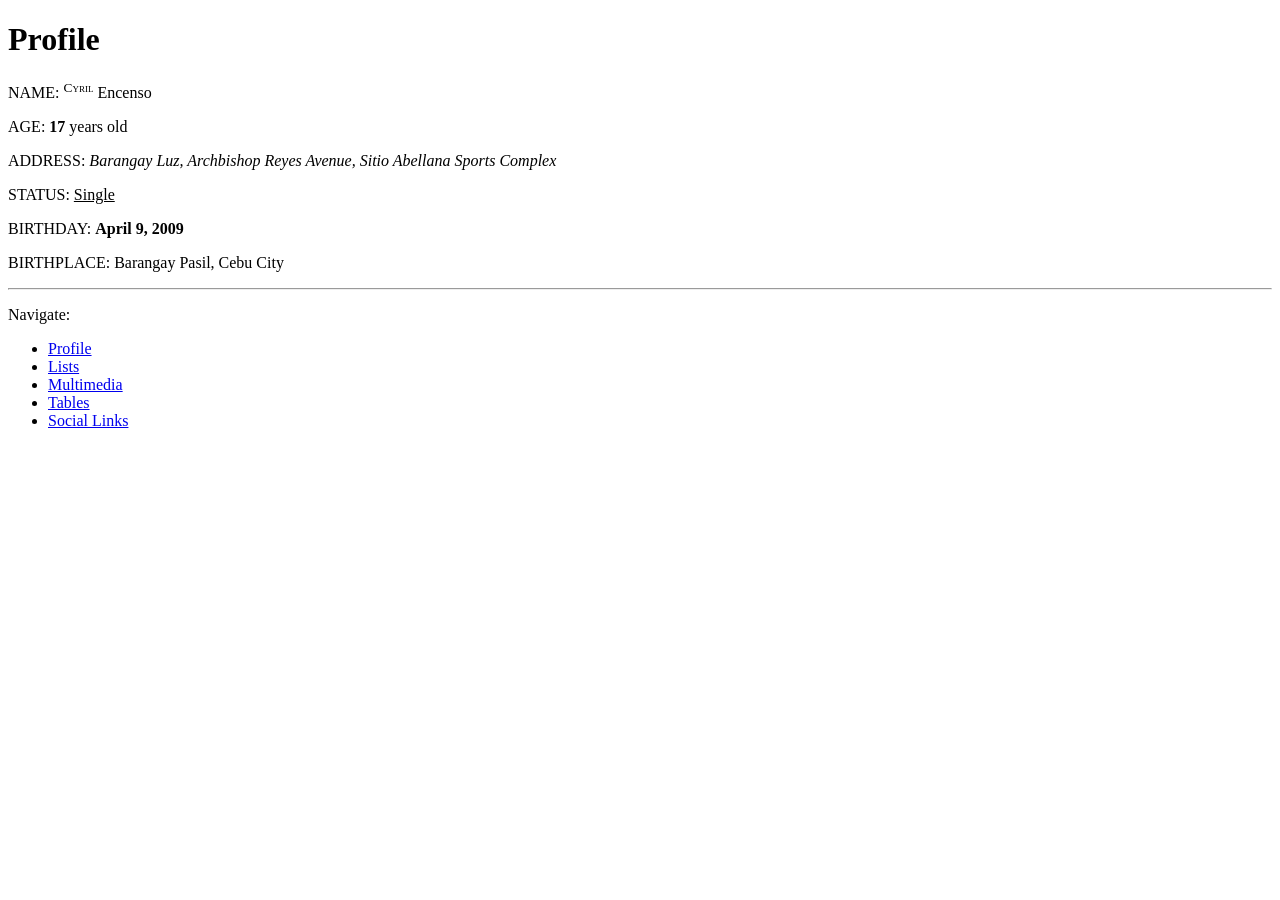
==== index.html @ daabf249 "ICT PROGRAMMING PROJECT" ====
<!DOCTYPE html>
<html lang="en">
<head>
    <meta charset="UTF-8">
    <meta name="viewport" content="width=device-width, initial-scale=1.0">
    <title>Redirecting to Profile</title>
    <meta http-equiv="refresh" content="0; url=profile/profile.html">
</head>
<body>
    <p>Redirecting to the profile section. If you are not redirected, <a href="profile/profile.html">click here</a>.</p>
</body>
</html>
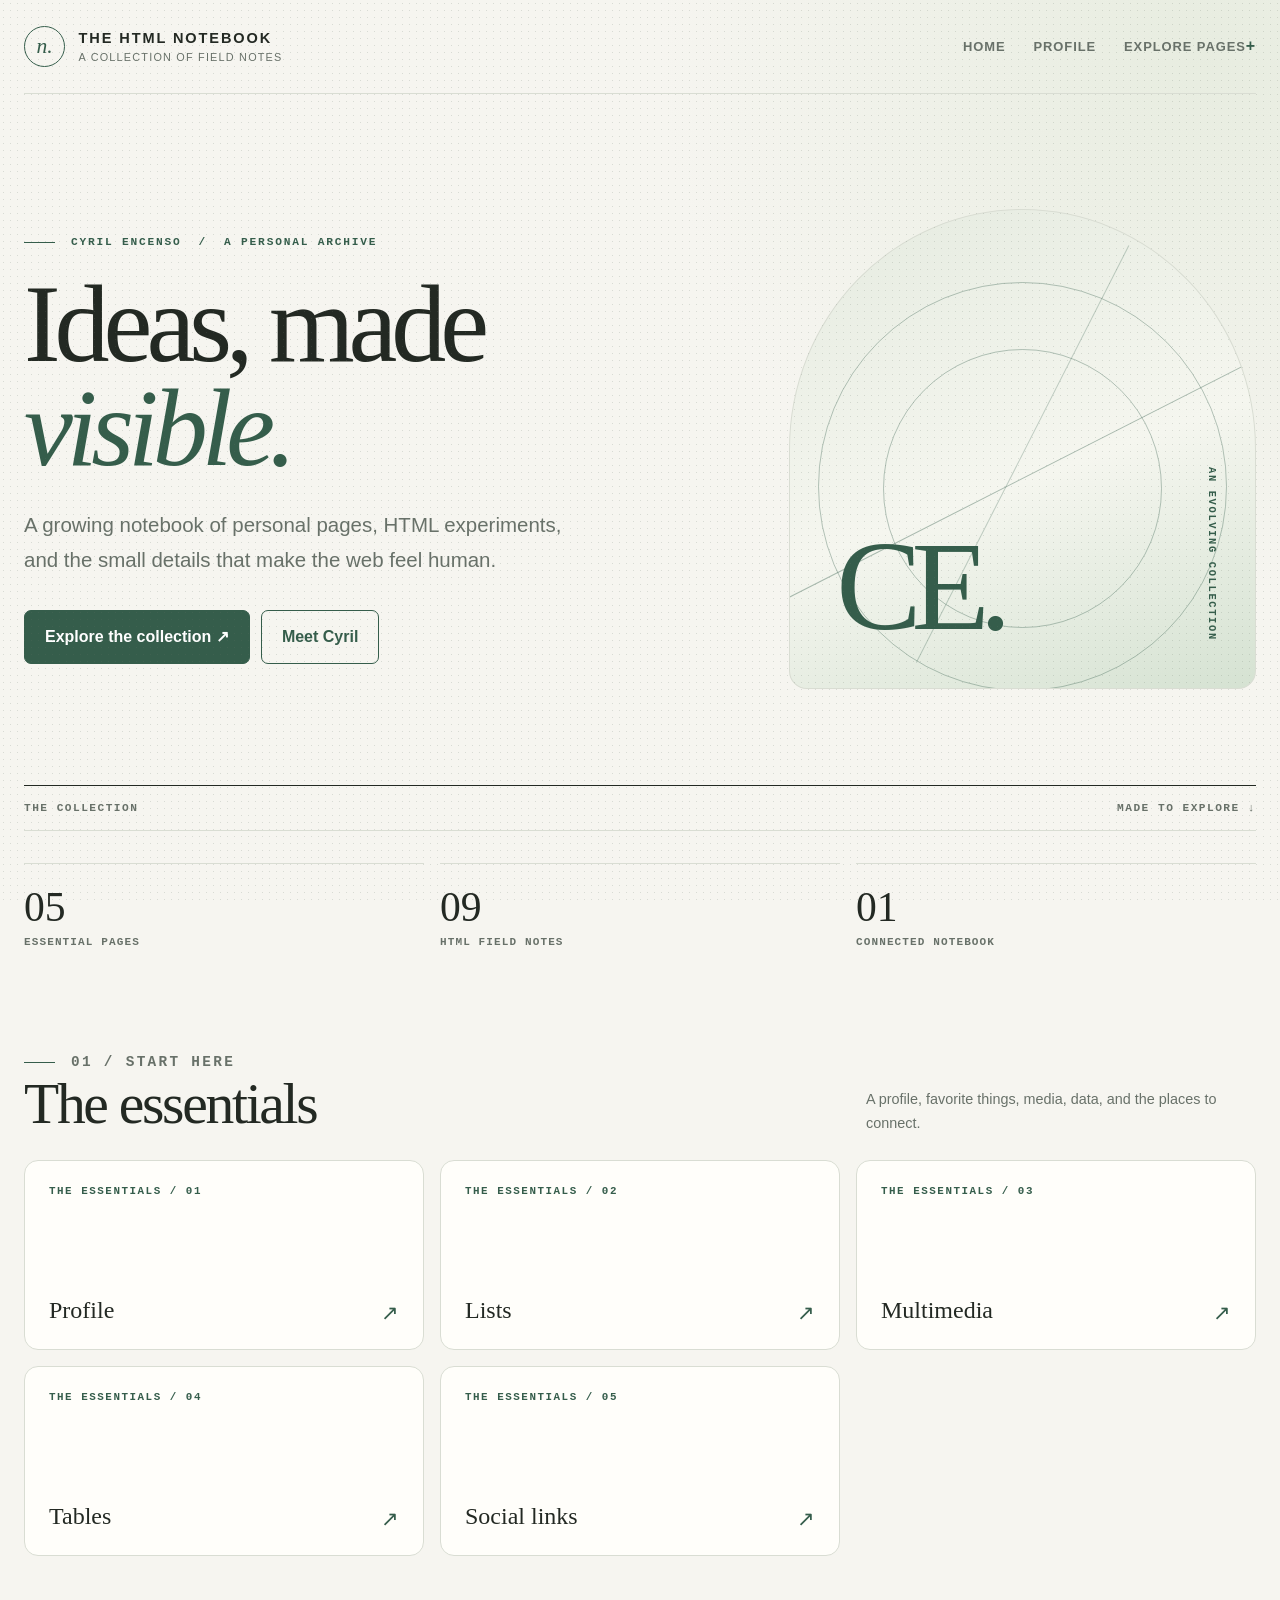
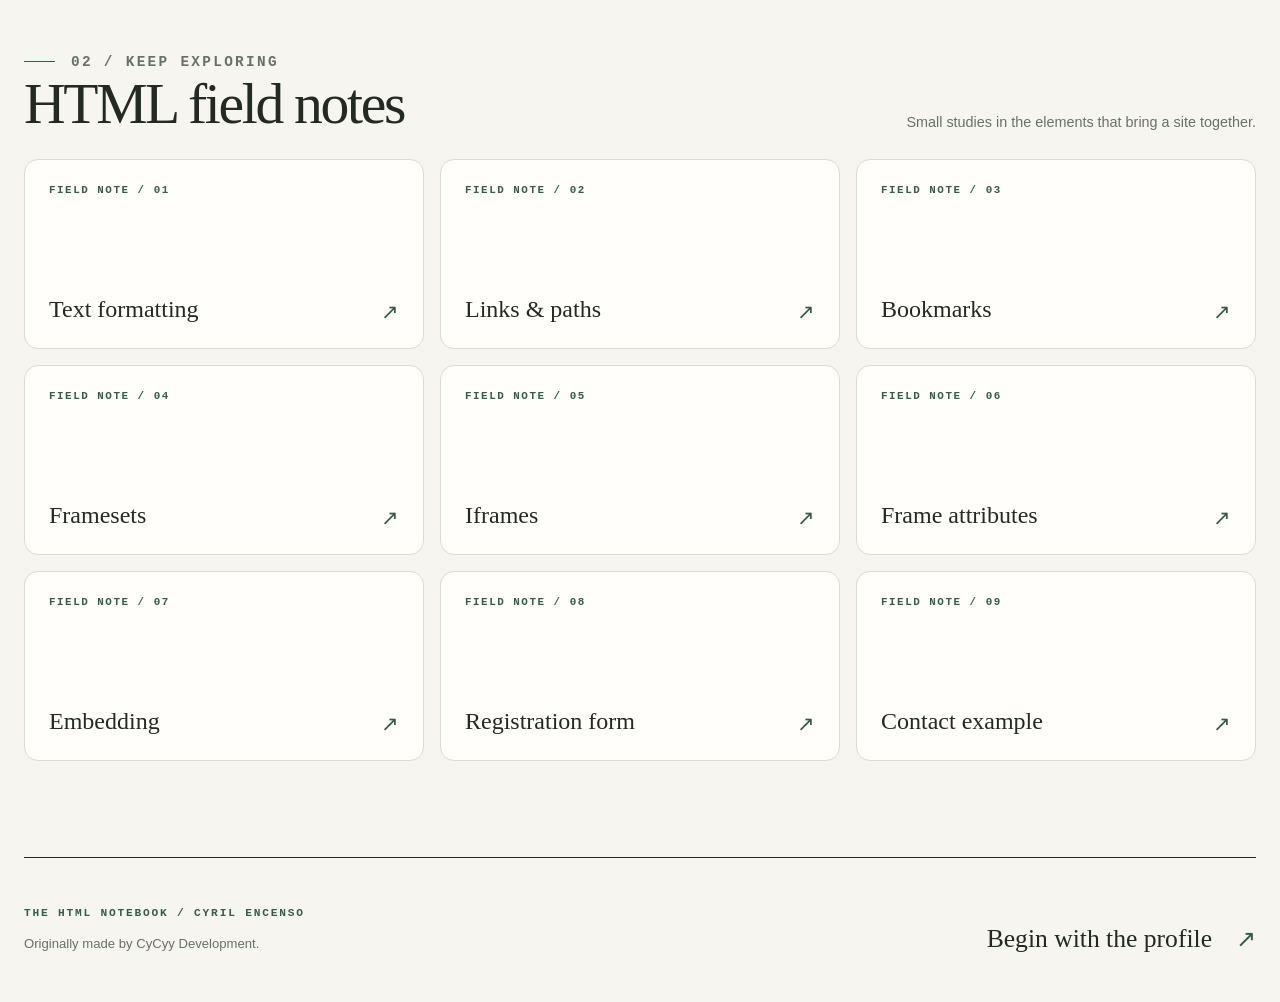
==== commit a2b39865: "Redesign complete HTML site" ====
--- a/index.html
+++ b/index.html
@@ -1,12 +1,56 @@
 <!DOCTYPE html>
 <html lang="en">
 <head>
-    <meta charset="UTF-8">
-    <meta name="viewport" content="width=device-width, initial-scale=1.0">
-    <title>Redirecting to Profile</title>
-    <meta http-equiv="refresh" content="0; url=profile/profile.html">
+  <meta charset="UTF-8">
+  <meta name="viewport" content="width=device-width, initial-scale=1">
+  <meta name="theme-color" content="#f6f5f0">
+  <meta name="description" content="Cyril Encenso's collection of personal pages and HTML experiments.">
+  <title>The HTML Notebook — Cyril Encenso</title>
+  <link rel="stylesheet" href="assets/fieldnotes.css">
 </head>
 <body>
-    <p>Redirecting to the profile section. If you are not redirected, <a href="profile/profile.html">click here</a>.</p>
+  <a class="skip-link" href="#main">Skip to content</a>
+  <div class="site-shell">
+    <header class="site-header">
+      <a class="brand" href="index.html" aria-label="The HTML Notebook home"><span class="brand-mark" aria-hidden="true">n.</span><span class="brand-text"><strong>The HTML Notebook</strong><small>A collection of field notes</small></span></a>
+      <nav class="top-nav" aria-label="Site navigation"><a class="nav-home" href="index.html">Home</a><a href="profile/profile.html">Profile</a>
+        <details class="nav-menu"><summary>Explore pages</summary><div class="menu-panel"><span class="menu-label">Explore / 14 pages</span><div class="menu-grid"><span class="menu-group-title">The essentials</span><a href="profile/profile.html">Profile</a>
+<a href="lists/lists.html">Lists</a>
+<a href="multimedia/multimedia.html">Multimedia</a>
+<a href="tables/tables.html">Tables</a>
+<a href="social/social.html">Social links</a>
+<span class="menu-group-title">HTML field notes</span>
+<a href="formatting/text-formatting.html">Text formatting</a>
+<a href="links/links-and-paths.html">Links &amp; paths</a>
+<a href="bookmarks/bookmarks.html">Bookmarks</a>
+<a href="frames/framesets.html">Framesets</a>
+<a href="frames/iframes.html">Iframes</a>
+<a href="frames/frameattributes.html">Frame attributes</a>
+<a href="embedding/embedding.html">Embedding</a>
+<a href="forms/registration-form.html">Registration form</a>
+<a href="contact/contactme.html">Contact example</a></div></div></details>
+      </nav>
+    </header>
+    <main id="main">
+      <div class="home-hero"><div><p class="eyebrow">Cyril Encenso &nbsp;/&nbsp; A personal archive</p><h1>Ideas, made <em>visible.</em></h1><p class="hero-description">A growing notebook of personal pages, HTML experiments, and the small details that make the web feel human.</p><div class="home-actions"><a class="button" href="#collection">Explore the collection ↗</a><a class="button secondary" href="profile/profile.html">Meet Cyril</a></div></div><div class="hero-art home-art" aria-hidden="true"><span class="art-line"></span><span class="art-stem"></span><span class="art-number">CE.</span><span class="art-caption">An evolving collection</span></div></div>
+      <div class="rule-label"><span>The collection</span><span>Made to explore ↓</span></div>
+      <div class="home-stats" aria-label="Collection overview"><div class="stat"><strong>05</strong><span>Essential pages</span></div><div class="stat"><strong>09</strong><span>HTML field notes</span></div><div class="stat"><strong>01</strong><span>Connected notebook</span></div></div>
+      <section class="collection" id="collection"><div class="collection-head"><div><p class="eyebrow">01 / Start here</p><h2>The essentials</h2></div><p>A profile, favorite things, media, data, and the places to connect.</p></div><div class="collection-grid"><a class="link-card " href="profile/profile.html"><small>The essentials / 01</small><strong>Profile</strong></a>
+<a class="link-card " href="lists/lists.html"><small>The essentials / 02</small><strong>Lists</strong></a>
+<a class="link-card " href="multimedia/multimedia.html"><small>The essentials / 03</small><strong>Multimedia</strong></a>
+<a class="link-card " href="tables/tables.html"><small>The essentials / 04</small><strong>Tables</strong></a>
+<a class="link-card " href="social/social.html"><small>The essentials / 05</small><strong>Social links</strong></a></div></section>
+      <section class="collection" id="field-notes"><div class="collection-head"><div><p class="eyebrow">02 / Keep exploring</p><h2>HTML field notes</h2></div><p>Small studies in the elements that bring a site together.</p></div><div class="collection-grid"><a class="link-card " href="formatting/text-formatting.html"><small>Field note / 01</small><strong>Text formatting</strong></a>
+<a class="link-card " href="links/links-and-paths.html"><small>Field note / 02</small><strong>Links & paths</strong></a>
+<a class="link-card " href="bookmarks/bookmarks.html"><small>Field note / 03</small><strong>Bookmarks</strong></a>
+<a class="link-card " href="frames/framesets.html"><small>Field note / 04</small><strong>Framesets</strong></a>
+<a class="link-card " href="frames/iframes.html"><small>Field note / 05</small><strong>Iframes</strong></a>
+<a class="link-card " href="frames/frameattributes.html"><small>Field note / 06</small><strong>Frame attributes</strong></a>
+<a class="link-card " href="embedding/embedding.html"><small>Field note / 07</small><strong>Embedding</strong></a>
+<a class="link-card " href="forms/registration-form.html"><small>Field note / 08</small><strong>Registration form</strong></a>
+<a class="link-card " href="contact/contactme.html"><small>Field note / 09</small><strong>Contact example</strong></a></div></section>
+    </main>
+    <footer class="site-footer"><div><span class="footer-label">The HTML Notebook / Cyril Encenso</span><p>Originally made by CyCyy Development.</p></div><a class="next-link" href="profile/profile.html">Begin with the profile</a></footer>
+  </div>
 </body>
 </html>
--- a/assets/fieldnotes.css
+++ b/assets/fieldnotes.css
@@ -0,0 +1,345 @@
+/* A quiet, editorial system for the HTML field notes. No frameworks or scripts. */
+:root {
+  color-scheme: light;
+  --paper: #f6f5f0;
+  --surface: #fffefa;
+  --surface-soft: #eeefe8;
+  --ink: #232923;
+  --muted: #687169;
+  --line: #d9ddd3;
+  --green: #355d4b;
+  --green-dark: #234434;
+  --lime: #dce8d5;
+  --serif: Georgia, 'Times New Roman', serif;
+  --sans: 'Segoe UI', Arial, sans-serif;
+  --mono: Consolas, 'Courier New', monospace;
+  --radius: 18px;
+  --shadow: 0 22px 60px rgba(35, 41, 35, .055);
+}
+
+*, *::before, *::after { box-sizing: border-box; }
+html { scroll-behavior: smooth; }
+body {
+  min-width: 320px;
+  margin: 0;
+  background:
+    radial-gradient(circle at 94% 2%, rgba(215, 227, 206, .47), transparent 34rem),
+    var(--paper);
+  color: var(--ink);
+  font: 16px/1.65 var(--sans);
+  -webkit-font-smoothing: antialiased;
+}
+body::before {
+  content: '';
+  position: fixed;
+  inset: 0;
+  pointer-events: none;
+  z-index: 10;
+  opacity: .2;
+  background-image: radial-gradient(#637363 0.38px, transparent 0.38px);
+  background-size: 7px 7px;
+}
+a { color: inherit; }
+a:focus-visible, button:focus-visible, input:focus-visible,
+select:focus-visible, textarea:focus-visible, summary:focus-visible {
+  outline: 3px solid #9cbb9b;
+  outline-offset: 4px;
+}
+img, video, iframe { display: block; max-width: 100%; }
+button, input, select, textarea { font: inherit; }
+::selection { background: var(--lime); color: var(--ink); }
+.skip-link {
+  position: absolute;
+  top: -5rem;
+  left: 1rem;
+  z-index: 30;
+  padding: .65rem 1rem;
+  background: var(--green);
+  color: white;
+}
+.skip-link:focus { top: 1rem; }
+
+.site-shell { width: min(100% - 48px, 1344px); margin-inline: auto; }
+.site-header {
+  position: relative;
+  z-index: 20;
+  display: flex;
+  align-items: center;
+  justify-content: space-between;
+  gap: 2rem;
+  min-height: 94px;
+  border-bottom: 1px solid var(--line);
+}
+.brand { display: inline-flex; align-items: center; gap: .85rem; text-decoration: none; }
+.brand-mark {
+  display: grid;
+  place-items: center;
+  width: 41px;
+  height: 41px;
+  border: 1px solid var(--green);
+  border-radius: 50%;
+  color: var(--green);
+  font: italic 1.35rem var(--serif);
+}
+.brand-text { display: grid; line-height: 1.14; }
+.brand-text strong { font-size: .91rem; letter-spacing: .13em; text-transform: uppercase; }
+.brand-text small { margin-top: .27rem; color: var(--muted); font-size: .68rem; letter-spacing: .11em; text-transform: uppercase; }
+.top-nav { display: flex; align-items: center; gap: 1.75rem; }
+.top-nav > a, .nav-menu summary {
+  display: inline-flex;
+  align-items: center;
+  min-height: 44px;
+  color: var(--muted);
+  font-size: .81rem;
+  font-weight: 600;
+  letter-spacing: .07em;
+  text-decoration: none;
+  text-transform: uppercase;
+}
+.top-nav > a:hover, .nav-menu summary:hover { color: var(--green); }
+.nav-menu { position: relative; }
+.nav-menu summary { cursor: pointer; list-style: none; }
+.nav-menu summary::-webkit-details-marker { display: none; }
+.nav-menu summary::after { content: ' +'; color: var(--green); font-size: 1rem; }
+.nav-menu[open] summary::after { content: ' −'; }
+.menu-panel {
+  position: absolute;
+  top: calc(100% + 22px);
+  right: 0;
+  width: min(580px, calc(100vw - 48px));
+  padding: 1.6rem;
+  border: 1px solid var(--line);
+  border-radius: var(--radius);
+  background: var(--surface);
+  box-shadow: var(--shadow);
+  max-height: min(70vh, 650px);
+  overflow-y: auto;
+}
+.menu-panel::before { content: ''; position: absolute; inset: -24px 0 auto; height: 24px; }
+.menu-label, .eyebrow, .micro, .section-number, .aside-label, .footer-label {
+  color: var(--green);
+  font: 600 .7rem/1.4 var(--mono);
+  letter-spacing: .16em;
+  text-transform: uppercase;
+}
+.menu-grid { display: grid; grid-template-columns: repeat(2, minmax(0, 1fr)); gap: .3rem 1rem; margin-top: 1rem; }
+.menu-grid a { padding: .55rem .35rem; border-bottom: 1px solid var(--line); font-size: .85rem; text-decoration: none; }
+.menu-grid a { min-height: 44px; }
+.menu-grid a:hover, .menu-grid a[aria-current] { color: var(--green); }
+.menu-grid a[aria-current]::after { content: '  •'; }
+.menu-grid .menu-group-title { grid-column: 1 / -1; margin: .8rem 0 .1rem; color: var(--green); font: 600 .68rem var(--mono); letter-spacing: .15em; text-transform: uppercase; }
+.menu-grid .menu-group-title:first-child { margin-top: 0; }
+
+.hero { display: grid; grid-template-columns: minmax(0, 1.25fr) minmax(260px, .75fr); gap: 3rem; padding: clamp(4rem, 8vw, 8rem) 0 clamp(3.7rem, 7vw, 7rem); }
+.hero-copy { align-self: center; }
+.eyebrow { display: flex; align-items: center; gap: 1rem; margin: 0 0 1.35rem; }
+.eyebrow::before { content: ''; width: 31px; height: 1px; background: var(--green); }
+.hero h1 { max-width: 850px; margin: 0; font: normal clamp(3.8rem, 7.8vw, 7.7rem)/.96 var(--serif); letter-spacing: -.055em; }
+.hero h1 em { color: var(--green); font-weight: normal; }
+.hero-description { max-width: 650px; margin: 1.7rem 0 0; color: var(--muted); font-size: clamp(1.04rem, 1.7vw, 1.28rem); line-height: 1.7; }
+.hero-art {
+  position: relative;
+  min-height: 355px;
+  overflow: hidden;
+  border: 1px solid var(--line);
+  border-radius: 50% 50% 20px 20px;
+  background: linear-gradient(160deg, #e5ebe0, #f5f6ef 55%, #d5e2d2);
+}
+.hero-art::before, .hero-art::after { content: ''; position: absolute; border: 1px solid rgba(53, 93, 75, .35); border-radius: 50%; }
+.hero-art::before { width: 88%; aspect-ratio: 1; top: 15%; left: 6%; }
+.hero-art::after { width: 60%; aspect-ratio: 1; top: 29%; left: 20%; }
+.art-line { position: absolute; left: -12%; right: -12%; top: 56%; height: 1px; background: rgba(53, 93, 75, .4); transform: rotate(-27deg); }
+.art-stem { position: absolute; left: 50%; top: 2%; bottom: 0; width: 1px; background: rgba(53, 93, 75, .28); transform: rotate(27deg); }
+.art-number { position: absolute; left: 10%; bottom: 8%; z-index: 1; color: var(--green); font: normal clamp(5rem, 9vw, 9rem)/1 var(--serif); letter-spacing: -.08em; }
+.art-caption { position: absolute; right: 8%; bottom: 10%; z-index: 1; color: var(--green); font: 600 .65rem var(--mono); letter-spacing: .16em; text-transform: uppercase; writing-mode: vertical-rl; }
+
+.rule-label { display: flex; justify-content: space-between; gap: 1rem; padding: 1rem 0; border-top: 1px solid var(--ink); border-bottom: 1px solid var(--line); color: var(--muted); font: 600 .7rem var(--mono); letter-spacing: .13em; text-transform: uppercase; }
+.content-layout { display: grid; grid-template-columns: minmax(170px, 210px) minmax(0, 1fr); gap: clamp(2rem, 5vw, 6rem); padding: 4.5rem 0 7rem; }
+.page-aside { align-self: start; position: sticky; top: 2rem; }
+.page-aside p { margin: .9rem 0 1.65rem; color: var(--muted); font-size: .83rem; line-height: 1.7; }
+.toc { display: grid; gap: .55rem; padding-top: 1.25rem; border-top: 1px solid var(--line); }
+.toc a { color: var(--muted); font-size: .82rem; text-decoration: none; }
+.toc a:hover { color: var(--green); }
+.content-stack { min-width: 0; display: grid; grid-template-columns: minmax(0, 1fr); gap: 4rem; }
+.content-section { min-width: 0; scroll-margin-top: 2rem; }
+.section-heading { display: flex; align-items: baseline; gap: 1.1rem; margin-bottom: 1.6rem; }
+.section-heading h2 { margin: 0; font: normal clamp(2.1rem, 3.8vw, 3.7rem)/1.1 var(--serif); letter-spacing: -.035em; }
+.section-lede { max-width: 62ch; margin: 0 0 2rem; color: var(--muted); font-size: 1rem; }
+.panel { padding: clamp(1.5rem, 3vw, 3rem); border: 1px solid var(--line); border-radius: var(--radius); background: var(--surface); box-shadow: var(--shadow); }
+.panel + .panel { margin-top: 1.1rem; }
+.panel h3 { margin: 0 0 .75rem; font: normal 1.5rem/1.2 var(--serif); }
+.panel p { margin: 0; }
+.panel p + p { margin-top: 1rem; }
+.panel .micro { display: block; margin-bottom: 1.2rem; }
+.panel-soft { background: var(--surface-soft); }
+.grid-two, .grid-three { display: grid; gap: 1rem; }
+.grid-two { grid-template-columns: repeat(2, minmax(0, 1fr)); }
+.grid-three { grid-template-columns: repeat(3, minmax(0, 1fr)); }
+.link-card { display: flex; flex-direction: column; justify-content: space-between; min-height: 150px; padding: 1.5rem; border: 1px solid var(--line); border-radius: 14px; background: var(--surface); text-decoration: none; transition: transform .2s, border-color .2s, box-shadow .2s; }
+.link-card:hover { transform: translateY(-3px); border-color: #a9bdaa; box-shadow: var(--shadow); }
+.link-card small { color: var(--green); font: 600 .68rem var(--mono); letter-spacing: .14em; text-transform: uppercase; }
+.link-card strong { display: flex; align-items: end; justify-content: space-between; gap: .7rem; font: normal 1.5rem/1.2 var(--serif); }
+.link-card strong::after { content: '↗'; color: var(--green); font: normal 1.3rem var(--sans); }
+.link-card:focus-visible { outline-offset: 2px; }
+.note { margin-top: 1rem; color: var(--muted); font-size: .83rem; }
+.quote { margin: 0; padding: 1rem 0 1rem 1.6rem; border-left: 2px solid var(--green); font: italic clamp(1.3rem, 2.4vw, 2rem)/1.45 var(--serif); }
+.quote cite { display: block; margin-top: 1rem; color: var(--muted); font: normal .75rem var(--mono); letter-spacing: .08em; }
+.sample-grid { display: grid; grid-template-columns: 145px 1fr; gap: 1.4rem; align-items: start; padding: 1.25rem 0; border-top: 1px solid var(--line); }
+.sample-grid:first-child { border-top: 0; padding-top: 0; }
+.sample-grid:last-child { padding-bottom: 0; }
+.sample-grid > span { color: var(--muted); font: 600 .73rem var(--mono); letter-spacing: .08em; text-transform: uppercase; }
+mark { padding: .12em .3em; background: #e0eac9; color: var(--ink); }
+code, kbd { padding: .18em .4em; border-radius: 4px; background: #edf0e8; color: var(--green-dark); font: .85em var(--mono); }
+.chip-row { display: flex; flex-wrap: wrap; gap: .5rem; margin-top: 1.2rem; }
+.chip { padding: .45rem .75rem; border: 1px solid var(--line); border-radius: 100px; color: var(--green); font: 600 .72rem var(--mono); }
+.info-list { display: grid; gap: 0; margin: 0; }
+.info-list div { display: grid; grid-template-columns: minmax(120px, .3fr) 1fr; gap: 1rem; padding: 1rem 0; border-bottom: 1px solid var(--line); }
+.info-list dt { color: var(--muted); font: 600 .7rem var(--mono); letter-spacing: .1em; text-transform: uppercase; }
+.info-list dd { margin: 0; }
+.number-list { margin: 0; padding-left: 1.4rem; }
+.number-list li { padding: .35rem 0 .35rem .45rem; }
+.number-list li::marker { color: var(--green); font-family: var(--mono); }
+.table-wrap { max-width: 100%; overflow-x: auto; border: 1px solid var(--line); border-radius: var(--radius); background: var(--surface); }
+table { width: 100%; border-collapse: collapse; text-align: left; }
+th, td { padding: .9rem 1.2rem; border-bottom: 1px solid var(--line); }
+th { color: var(--green); background: var(--surface-soft); font: 600 .7rem var(--mono); letter-spacing: .12em; text-transform: uppercase; }
+tr:last-child td { border-bottom: 0; }
+.media-frame { overflow: hidden; border: 1px solid var(--line); border-radius: 12px; background: #e7e9e4; }
+.media-frame iframe { width: 100%; aspect-ratio: 16 / 10; border: 0; background: white; }
+.media-frame.video iframe { aspect-ratio: 16 / 9; }
+.media-caption { padding: .9rem 1.1rem; color: var(--muted); font-size: .78rem; }
+.frame-grid { display: grid; grid-template-columns: 1fr 1fr; gap: 1rem; }
+.frame-grid .media-frame:first-child { grid-column: 1 / -1; }
+.frame-grid.compact .media-frame:first-child { grid-column: auto; }
+.frame-grid iframe { height: 280px; aspect-ratio: auto; }
+.frame-grid .media-frame:first-child iframe { height: 340px; }
+.frame-grid.compact .media-frame:first-child iframe { height: 280px; }
+.form-grid { display: grid; grid-template-columns: 1fr 1fr; gap: 1.3rem; }
+.field { display: grid; gap: .5rem; }
+.field.full { grid-column: 1 / -1; }
+.field label, fieldset legend { font-size: .78rem; font-weight: 600; letter-spacing: .05em; }
+input:not([type='radio']):not([type='checkbox']), select, textarea {
+  width: 100%; min-height: 48px; padding: .75rem .9rem; border: 1px solid #cbd2c8; border-radius: 8px;
+  background: #fff; color: var(--ink);
+}
+textarea { min-height: 125px; resize: vertical; }
+input::placeholder, textarea::placeholder { color: #96a096; }
+fieldset { min-width: 0; margin: 0; padding: 0; border: 0; }
+.choice-row { display: flex; flex-wrap: wrap; gap: .55rem 1.4rem; margin-top: .65rem; }
+.choice-row label { display: inline-flex; align-items: center; gap: .45rem; color: var(--muted); font-size: .87rem; cursor: pointer; }
+input[type='radio'], input[type='checkbox'] { accent-color: var(--green); }
+.form-actions { display: flex; flex-wrap: wrap; align-items: center; gap: .75rem; margin-top: 1.7rem; }
+.button { display: inline-block; padding: .8rem 1.25rem; border: 1px solid var(--green); border-radius: 7px; background: var(--green); color: white; font-weight: 600; text-decoration: none; cursor: pointer; transition: background .2s, transform .2s; }
+.button:hover { background: var(--green-dark); transform: translateY(-2px); }
+.button.secondary { background: transparent; color: var(--green); }
+.button.secondary:hover { background: var(--surface-soft); }
+.form-actions .note { margin: 0 0 0 auto; }
+.site-footer { display: flex; align-items: end; justify-content: space-between; gap: 2rem; padding: 2.5rem 0 3rem; border-top: 1px solid var(--ink); }
+.site-footer p { margin: .5rem 0 0; color: var(--muted); font-size: .82rem; }
+.next-link { display: inline-flex; gap: 1.5rem; align-items: center; color: var(--ink); font: normal 1.6rem var(--serif); text-decoration: none; }
+.next-link:hover { color: var(--green); }
+.next-link::after { content: '↗'; color: var(--green); font: 1.5rem var(--sans); }
+
+/* Home and the original five sections */
+.home-hero { display: grid; grid-template-columns: minmax(0, 1.2fr) minmax(280px, .8fr); gap: clamp(2rem, 5vw, 6rem); align-items: center; padding: clamp(4rem, 9vw, 9rem) 0 6rem; }
+.home-hero h1 { max-width: 940px; margin: 0; font: normal clamp(4.4rem, 8.6vw, 8.7rem)/.95 var(--serif); letter-spacing: -.055em; }
+.home-hero h1 em { color: var(--green); font-weight: normal; }
+.home-hero .hero-description { max-width: 560px; }
+.home-actions { display: flex; flex-wrap: wrap; gap: .7rem; margin-top: 2rem; }
+.home-art { min-height: 480px; border-radius: 50% 50% 18px 18px; }
+.home-art .art-number { font-size: clamp(5rem, 10vw, 10rem); }
+.home-stats { display: grid; grid-template-columns: repeat(3, 1fr); gap: 1rem; padding: 2rem 0 5rem; }
+.stat { display: grid; gap: .3rem; padding-top: 1.2rem; border-top: 1px solid var(--line); }
+.stat strong { font: normal 2.6rem var(--serif); }
+.stat span { color: var(--muted); font: 600 .69rem var(--mono); letter-spacing: .1em; text-transform: uppercase; }
+.collection { padding: 1.5rem 0 6rem; }
+.collection + .collection { padding-top: 0; }
+.collection-head { display: flex; align-items: end; justify-content: space-between; gap: 2rem; margin-bottom: 1.5rem; }
+.collection-head h2 { margin: 0; font: normal clamp(2.5rem, 4.5vw, 4.5rem)/1.1 var(--serif); letter-spacing: -.04em; }
+.collection-head p { max-width: 390px; margin: 0; color: var(--muted); font-size: .9rem; }
+.collection-grid { display: grid; grid-template-columns: repeat(3, minmax(0, 1fr)); gap: 1rem; }
+.collection-grid .link-card { min-height: 190px; }
+.collection-grid .link-card.featured { grid-column: span 2; background: var(--surface-soft); }
+.collection-grid .link-card.featured strong { font-size: 2.3rem; }
+.list-card ol, .list-card ul { margin: .7rem 0 0; padding-left: 1.35rem; }
+.list-card li { padding: .33rem 0 .33rem .25rem; }
+.list-card li::marker { color: var(--green); }
+.list-card .alpha-list { list-style-type: upper-alpha; }
+.list-card .square-list { list-style-type: square; }
+.list-card .circle-list { list-style-type: circle; }
+.definition-list { display: grid; grid-template-columns: 160px 1fr; gap: 0 1rem; margin: 0; }
+.definition-list dt, .definition-list dd { padding: 1rem 0; border-bottom: 1px solid var(--line); }
+.definition-list dt { font-family: var(--serif); font-size: 1.25rem; }
+.definition-list dd { margin: 0; color: var(--muted); }
+.photo-grid { display: grid; grid-template-columns: repeat(3, minmax(0, 1fr)); gap: 1rem; }
+.photo-grid figure { margin: 0; overflow: hidden; border: 1px solid var(--line); border-radius: 13px; background: var(--surface); }
+.photo-grid img { width: 100%; height: clamp(180px, 22vw, 300px); object-fit: cover; background: var(--surface-soft); }
+.photo-grid figcaption { padding: .7rem 1rem; color: var(--muted); font: 600 .68rem var(--mono); letter-spacing: .1em; text-transform: uppercase; }
+.player-grid { display: grid; grid-template-columns: repeat(2, minmax(0, 1fr)); gap: 1rem; }
+.player-card video { width: 100%; aspect-ratio: 16 / 9; border-radius: 9px; background: #1b251e; }
+.player-card audio { display: block; width: 100%; margin-top: 1rem; }
+.player-card h3 { margin-top: .65rem; }
+.player-card .micro { margin-bottom: .2rem; }
+.table-stack { display: grid; gap: 1.2rem; }
+.table-stack h3 { margin: 0 0 .8rem; font: normal 1.45rem var(--serif); }
+.table-stack .table-wrap { margin-bottom: 2rem; }
+.table-stack tr:nth-child(even) td { background: #fafbf7; }
+
+@media (max-width: 900px) {
+  .hero { grid-template-columns: 1fr .58fr; gap: 1.5rem; }
+  .hero-art { min-height: 290px; }
+  .content-layout { grid-template-columns: 155px minmax(0, 1fr); gap: 2rem; }
+  .grid-three { grid-template-columns: repeat(2, minmax(0, 1fr)); }
+  .collection-grid { grid-template-columns: repeat(2, minmax(0, 1fr)); }
+  .home-art { min-height: 370px; }
+}
+@media (max-width: 680px) {
+  .site-shell { width: min(100% - 32px, 1344px); }
+  .site-header { min-height: 77px; }
+  .brand-text small { display: none; }
+  .top-nav { gap: .9rem; }
+  .top-nav > a:not(.nav-home) { display: none; }
+  .hero { grid-template-columns: 1fr; gap: 2.5rem; padding: 4rem 0 3rem; }
+  .hero h1 { font-size: clamp(3.5rem, 14vw, 5.5rem); }
+  .hero-art { min-height: 240px; max-height: 290px; border-radius: 160px 160px 14px 14px; }
+  .art-number { font-size: 6rem; }
+  .content-layout { grid-template-columns: 1fr; padding: 3rem 0 5rem; }
+  .page-aside { position: static; }
+  .page-aside p { margin-bottom: .8rem; }
+  .toc { display: flex; flex-wrap: wrap; gap: .5rem 1rem; }
+  .content-stack { gap: 3.5rem; }
+  .grid-two, .grid-three, .frame-grid, .form-grid { grid-template-columns: 1fr; }
+  .frame-grid .media-frame:first-child { grid-column: auto; }
+  .sample-grid { grid-template-columns: 1fr; gap: .35rem; }
+  .form-actions .note { flex-basis: 100%; margin: .2rem 0 0; }
+  .site-footer { align-items: start; flex-direction: column; }
+  .home-hero { grid-template-columns: 1fr; padding: 4rem 0 3rem; }
+  .home-hero h1 { font-size: clamp(3.7rem, 14vw, 6rem); }
+  .home-art { min-height: 260px; max-height: 300px; }
+  .home-stats { padding: 1rem 0 4rem; }
+  .stat strong { font-size: 2rem; }
+  .stat span { font-size: .6rem; }
+  .collection-head { align-items: start; flex-direction: column; gap: .5rem; }
+  .collection-grid { grid-template-columns: 1fr; }
+  .collection-grid .link-card.featured { grid-column: auto; }
+  .photo-grid { grid-template-columns: 1fr 1fr; }
+  .photo-grid figure:first-child { grid-column: 1 / -1; }
+  .player-grid { grid-template-columns: 1fr; }
+  .definition-list { grid-template-columns: 1fr; }
+  .definition-list dt { padding-bottom: 0; border-bottom: 0; }
+  .definition-list dd { padding-top: .2rem; }
+}
+@media (max-width: 420px) {
+  .top-nav .nav-home { display: none; }
+  .home-stats { gap: .5rem; }
+  .stat strong { font-size: 1.7rem; }
+  .rule-label { font-size: .62rem; }
+}
+@media (max-width: 360px) {
+  .menu-grid { grid-template-columns: 1fr; }
+  .menu-panel { padding: 1.2rem; }
+}
+@media (prefers-reduced-motion: reduce) {
+  html { scroll-behavior: auto; }
+  *, *::before, *::after { transition-duration: .01ms !important; animation-duration: .01ms !important; }
+}
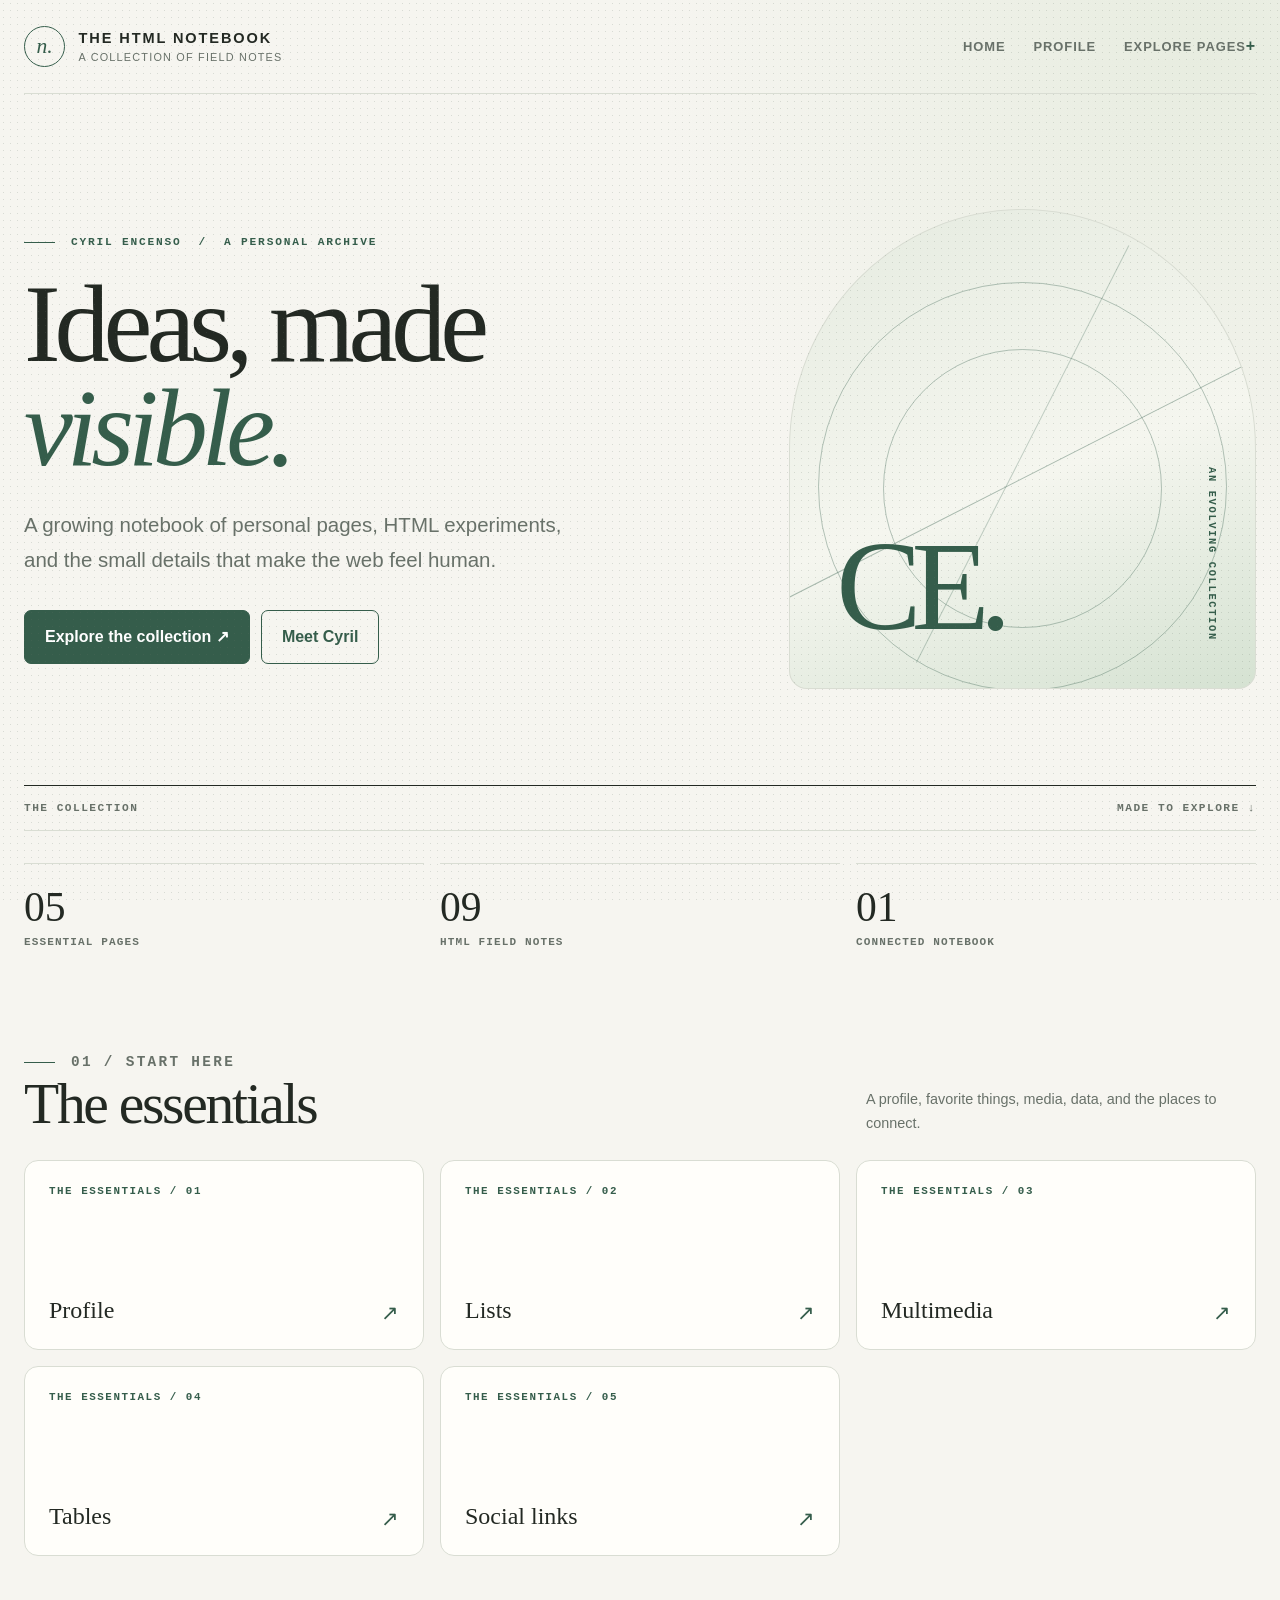
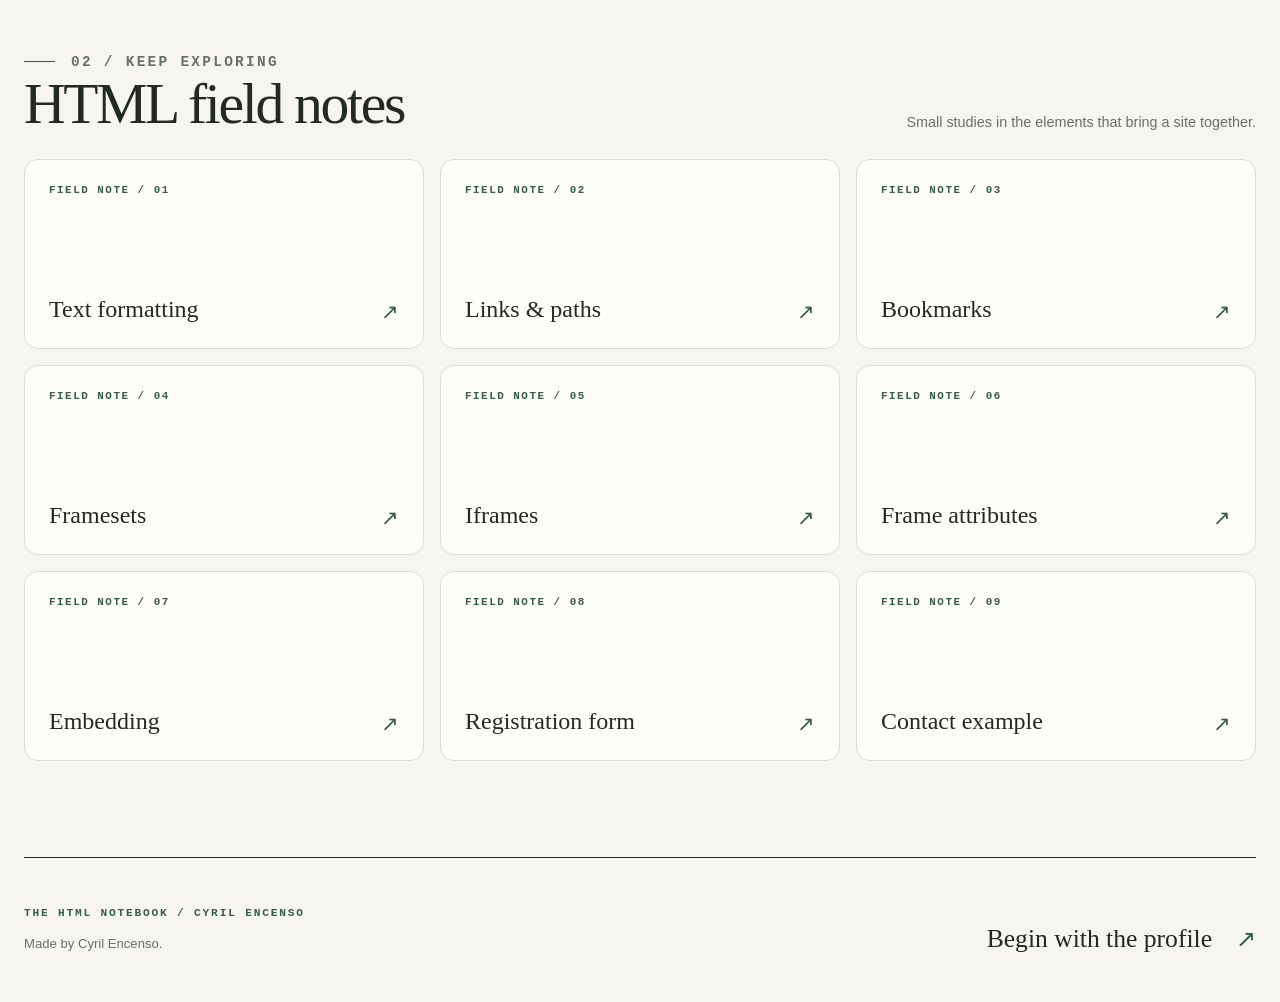
==== commit ba9455b3: "Personalize site and update location maps" ====
--- a/index.html
+++ b/index.html
@@ -50,7 +50,7 @@
 <a class="link-card " href="forms/registration-form.html"><small>Field note / 08</small><strong>Registration form</strong></a>
 <a class="link-card " href="contact/contactme.html"><small>Field note / 09</small><strong>Contact example</strong></a></div></section>
     </main>
-    <footer class="site-footer"><div><span class="footer-label">The HTML Notebook / Cyril Encenso</span><p>Originally made by CyCyy Development.</p></div><a class="next-link" href="profile/profile.html">Begin with the profile</a></footer>
+    <footer class="site-footer"><div><span class="footer-label">The HTML Notebook / Cyril Encenso</span><p>Made by Cyril Encenso.</p></div><a class="next-link" href="profile/profile.html">Begin with the profile</a></footer>
   </div>
 </body>
 </html>
